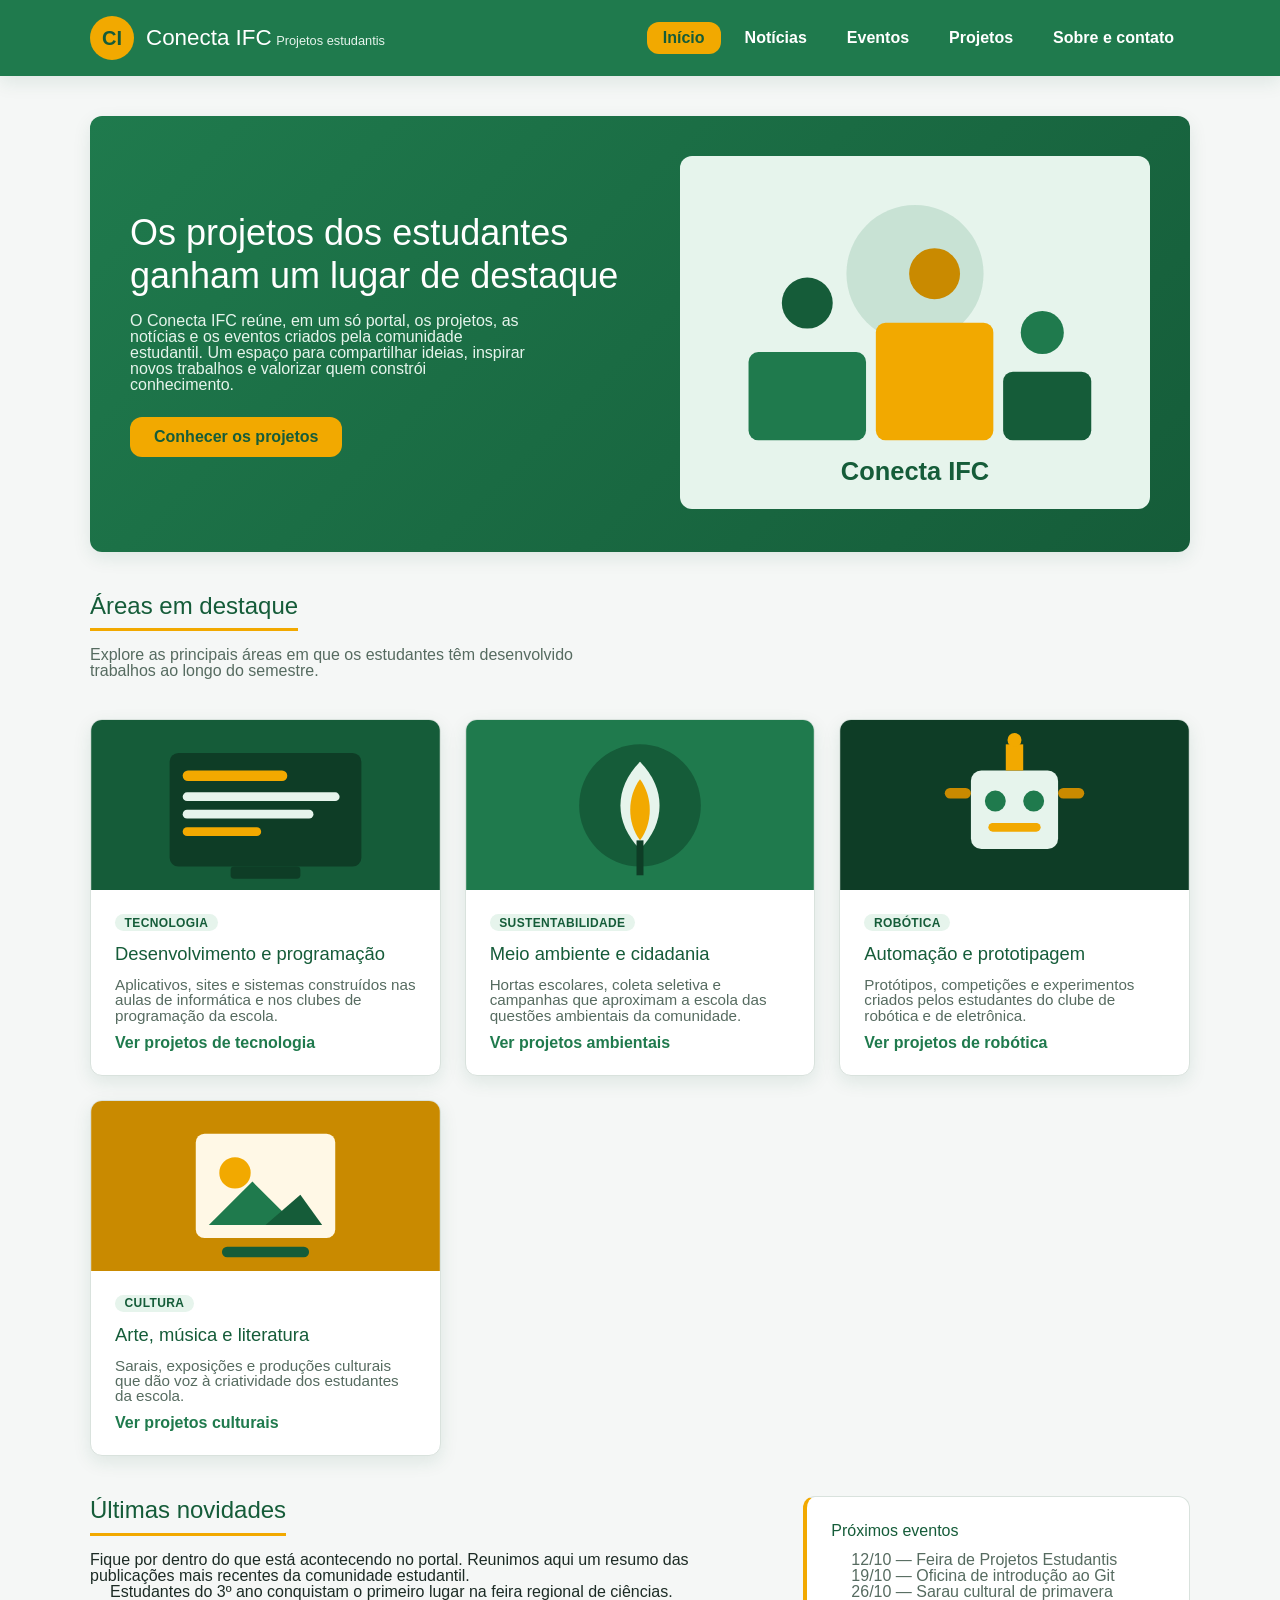
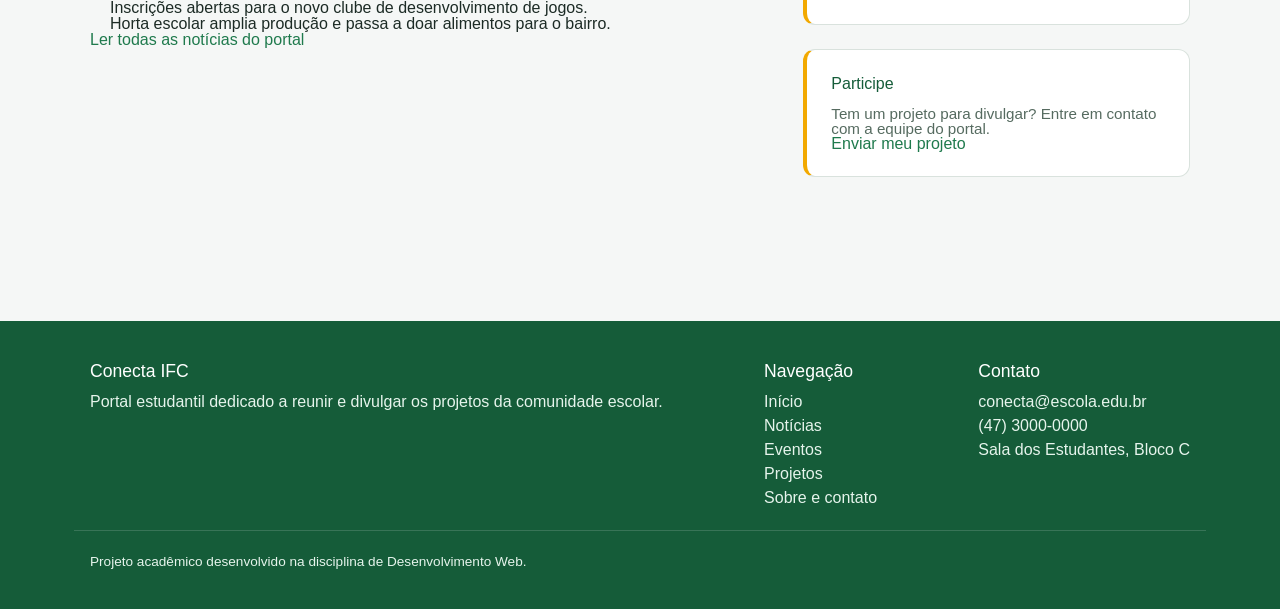
==== index.html @ 29074030 "feat(portal): criando o portal em dupla" ====
<!doctype html>
<html lang="pt-BR">
  <head>
    <meta charset="UTF-8" />
    <meta
      name="viewport"
      content="width=device-width, initial-scale=1.0"
    />
    <meta
      name="description"
      content="Conecta IFC: portal que reúne projetos, notícias e eventos desenvolvidos pelos estudantes da escola."
    />
    <title>Conecta IFC — Portal de Projetos Estudantis</title>
    <link
      rel="stylesheet"
      href="./assets/css/reset.css"
    />
    <link
      rel="stylesheet"
      href="./assets/css/global.css"
    />
  </head>

  <body>
    <header class="site-header">
      <div class="container">
        <a
          class="brand"
          href="./index.html"
          aria-label="Página inicial do Conecta IFC"
        >
          <span class="brand__logo">CI</span>
          <span>
            <span class="brand__name">Conecta IFC</span>
            <span class="brand__tagline">Projetos estudantis</span>
          </span>
        </a>

        <nav
          class="main-nav"
          aria-label="Navegação principal"
        >
          <ul>
            <li>
              <a
                href="./index.html"
                aria-current="page"
                >Início</a
              >
            </li>
            <li><a href="./noticias.html">Notícias</a></li>
            <li><a href="./eventos.html">Eventos</a></li>
            <li><a href="./projetos.html">Projetos</a></li>
            <li><a href="./contato.html">Sobre e contato</a></li>
          </ul>
        </nav>
      </div>
    </header>

    <main class="container">
      <section
        class="hero"
        aria-labelledby="hero-title"
      >
        <div class="hero__content">
          <h2 id="hero-title">
            Os projetos dos estudantes ganham um lugar de destaque
          </h2>
          <p>
            O Conecta IFC reúne, em um só portal, os projetos, as notícias e os
            eventos criados pela comunidade estudantil. Um espaço para
            compartilhar ideias, inspirar novos trabalhos e valorizar quem
            constrói conhecimento.
          </p>
          <a
            class="button"
            href="./projetos.html"
            >Conhecer os projetos</a
          >
        </div>
        <div class="hero__image">
          <img
            src="./assets/images/hero-projetos.svg"
            alt="Ilustração de estudantes reunidos desenvolvendo projetos"
          />
        </div>
      </section>

      <section aria-labelledby="destaques-title">
        <h2
          class="section-title"
          id="destaques-title"
        >
          Áreas em destaque
        </h2>
        <p class="page-intro">
          Explore as principais áreas em que os estudantes têm desenvolvido
          trabalhos ao longo do semestre.
        </p>

        <div class="card-grid">
          <article class="card">
            <img
              class="card__image"
              src="./assets/images/card-tecnologia.svg"
              alt="Ilustração de uma tela de código representando tecnologia"
            />
            <div class="card__body">
              <span class="card__tag">Tecnologia</span>
              <h3 class="card__title">Desenvolvimento e programação</h3>
              <p class="card__text">
                Aplicativos, sites e sistemas construídos nas aulas de
                informática e nos clubes de programação da escola.
              </p>
              <a
                class="card__link"
                href="./projetos.html"
                >Ver projetos de tecnologia</a
              >
            </div>
          </article>

          <article class="card">
            <img
              class="card__image"
              src="./assets/images/card-sustentabilidade.svg"
              alt="Ilustração de uma folha representando sustentabilidade"
            />
            <div class="card__body">
              <span class="card__tag">Sustentabilidade</span>
              <h3 class="card__title">Meio ambiente e cidadania</h3>
              <p class="card__text">
                Hortas escolares, coleta seletiva e campanhas que aproximam a
                escola das questões ambientais da comunidade.
              </p>
              <a
                class="card__link"
                href="./projetos.html"
                >Ver projetos ambientais</a
              >
            </div>
          </article>

          <article class="card">
            <img
              class="card__image"
              src="./assets/images/card-robotica.svg"
              alt="Ilustração de um robô representando o clube de robótica"
            />
            <div class="card__body">
              <span class="card__tag">Robótica</span>
              <h3 class="card__title">Automação e prototipagem</h3>
              <p class="card__text">
                Protótipos, competições e experimentos criados pelos estudantes
                do clube de robótica e de eletrônica.
              </p>
              <a
                class="card__link"
                href="./projetos.html"
                >Ver projetos de robótica</a
              >
            </div>
          </article>

          <article class="card">
            <img
              class="card__image"
              src="./assets/images/card-cultura.svg"
              alt="Ilustração de arte representando projetos culturais"
            />
            <div class="card__body">
              <span class="card__tag">Cultura</span>
              <h3 class="card__title">Arte, música e literatura</h3>
              <p class="card__text">
                Sarais, exposições e produções culturais que dão voz à
                criatividade dos estudantes da escola.
              </p>
              <a
                class="card__link"
                href="./projetos.html"
                >Ver projetos culturais</a
              >
            </div>
          </article>
        </div>
      </section>

      <section
        class="layout-split"
        aria-labelledby="novidades-title"
      >
        <div class="layout-split__main">
          <h2
            class="section-title"
            id="novidades-title"
          >
            Últimas novidades
          </h2>
          <p>
            Fique por dentro do que está acontecendo no portal. Reunimos aqui um
            resumo das publicações mais recentes da comunidade estudantil.
          </p>
          <ul>
            <li>
              Estudantes do 3º ano conquistam o primeiro lugar na feira regional
              de ciências.
            </li>
            <li>
              Inscrições abertas para o novo clube de desenvolvimento de jogos.
            </li>
            <li>
              Horta escolar amplia produção e passa a doar alimentos para o
              bairro.
            </li>
          </ul>
          <p>
            <a href="./noticias.html">Ler todas as notícias do portal</a>
          </p>
        </div>

        <aside
          class="layout-split__aside"
          aria-labelledby="agenda-title"
        >
          <div class="sidebar-box">
            <h3 id="agenda-title">Próximos eventos</h3>
            <ul>
              <li>12/10 — Feira de Projetos Estudantis</li>
              <li>19/10 — Oficina de introdução ao Git</li>
              <li>26/10 — Sarau cultural de primavera</li>
            </ul>
          </div>
          <div class="sidebar-box">
            <h3>Participe</h3>
            <p class="card__text">
              Tem um projeto para divulgar? Entre em contato com a equipe do
              portal.
            </p>
            <a href="./contato.html">Enviar meu projeto</a>
          </div>
        </aside>
      </section>
    </main>

    <footer class="site-footer">
      <div class="container">
        <div class="footer-col">
          <h3>Conecta IFC</h3>
          <p>
            Portal estudantil dedicado a reunir e divulgar os projetos da
            comunidade escolar.
          </p>
        </div>
        <div class="footer-col">
          <h3>Navegação</h3>
          <ul>
            <li><a href="./index.html">Início</a></li>
            <li><a href="./noticias.html">Notícias</a></li>
            <li><a href="./eventos.html">Eventos</a></li>
            <li><a href="./projetos.html">Projetos</a></li>
            <li><a href="./contato.html">Sobre e contato</a></li>
          </ul>
        </div>
        <div class="footer-col">
          <h3>Contato</h3>
          <ul>
            <li>conecta@escola.edu.br</li>
            <li>(47) 3000-0000</li>
            <li>Sala dos Estudantes, Bloco C</li>
          </ul>
        </div>
      </div>
      <div class="container footer-bottom">
        <p>
          Projeto acadêmico desenvolvido na disciplina de Desenvolvimento Web.
        </p>
      </div>
    </footer>
  </body>
</html>
---- assets/css/global.css ----
:root {
  --color-primary: #1f7a4d;
  --color-primary-dark: #155c39;
  --color-primary-light: #e6f4ec;
  --color-accent: #f2a900;
  --color-accent-dark: #c98a00;

  --color-background: #f5f7f6;
  --color-surface: #ffffff;
  --color-text: #1c2b25;
  --color-text-muted: #566b60;
  --color-border: #d9e2dd;

  --font-base: 'Segoe UI', Tahoma, Geneva, Verdana, sans-serif;
  --font-heading: 'Trebuchet MS', 'Segoe UI', sans-serif;

  --space-xs: 0.5rem;
  --space-sm: 0.75rem;
  --space-md: 1rem;
  --space-lg: 1.5rem;
  --space-xl: 2.5rem;

  --radius: 0.75rem;
  --shadow: 0 6px 18px rgba(21, 92, 57, 0.1);
  --max-width: 1100px;
  --transition: 0.2s ease-in-out;
}

html {
  font-size: 100%;
  scroll-behavior: smooth;
}

body {
  display: flex;
  flex-direction: column;
  min-height: 100vh;
  margin: 0;
  color: var(--color-text);
  background-color: var(--color-background);
  font-family: var(--font-base);
}

h1,
h2,
h3,
h4 {
  font-family: var(--font-heading);
  line-height: 1.2;
  color: var(--color-primary-dark);
}

a {
  color: var(--color-primary);
  text-decoration: none;
  transition: color var(--transition);
}

a:hover,
a:focus {
  color: var(--color-accent-dark);
  text-decoration: underline;
}

ul,
ol {
  padding-left: 1.25rem;
}

img {
  border-radius: var(--radius);
}

.sr-only {
  position: absolute;
  width: 1px;
  height: 1px;
  padding: 0;
  margin: -1px;
  overflow: hidden;
  clip: rect(0, 0, 0, 0);
  white-space: nowrap;
  border: 0;
}

.container {
  width: 100%;
  max-width: var(--max-width);
  margin-inline: auto;
  padding-inline: var(--space-md);
}

.site-header {
  background-color: var(--color-primary);
  color: #ffffff;
  box-shadow: var(--shadow);
  position: sticky;
  top: 0;
  z-index: 10;
}

.site-header .container {
  display: flex;
  flex-wrap: wrap;
  align-items: center;
  justify-content: space-between;
  gap: var(--space-md);
  padding-block: var(--space-md);
}

.brand {
  display: flex;
  align-items: center;
  gap: var(--space-sm);
}

.brand__logo {
  display: grid;
  place-items: center;
  width: 2.75rem;
  height: 2.75rem;
  background-color: var(--color-accent);
  color: var(--color-primary-dark);
  font-family: var(--font-heading);
  font-weight: 700;
  font-size: 1.25rem;
  border-radius: 50%;
}

.brand__name {
  margin: 0;
  color: #ffffff;
  font-size: 1.4rem;
}

.brand__tagline {
  margin: 0;
  font-size: 0.8rem;
  color: var(--color-primary-light);
}

.main-nav ul {
  display: flex;
  flex-wrap: wrap;
  align-items: center;
  gap: var(--space-xs);
  margin: 0;
  padding: 0;
  list-style: none;
}

.main-nav a {
  display: inline-block;
  padding: var(--space-xs) var(--space-md);
  color: #ffffff;
  border-radius: var(--radius);
  font-weight: 600;
  transition:
    background-color var(--transition),
    color var(--transition);
}

.main-nav a:hover,
.main-nav a:focus {
  background-color: var(--color-primary-dark);
  color: #ffffff;
  text-decoration: none;
}

.main-nav a[aria-current='page'] {
  background-color: var(--color-accent);
  color: var(--color-primary-dark);
}

main {
  flex: 1;
  padding-block: var(--space-xl);
}

.page-title {
  font-size: 2rem;
  margin-bottom: var(--space-xs);
}

.page-intro {
  max-width: 60ch;
  color: var(--color-text-muted);
  margin-bottom: var(--space-xl);
}

section {
  margin-bottom: var(--space-xl);
}

.section-title {
  font-size: 1.5rem;
  margin-bottom: var(--space-md);
  padding-bottom: var(--space-xs);
  border-bottom: 3px solid var(--color-accent);
  display: inline-block;
}

.hero {
  display: flex;
  flex-wrap: wrap;
  align-items: center;
  gap: var(--space-xl);
  background: linear-gradient(
    135deg,
    var(--color-primary) 0%,
    var(--color-primary-dark) 100%
  );
  color: #ffffff;
  border-radius: var(--radius);
  padding: var(--space-xl);
  box-shadow: var(--shadow);
}

.hero__content {
  flex: 1 1 320px;
}

.hero__content h2 {
  color: #ffffff;
  font-size: 2.25rem;
  margin-bottom: var(--space-md);
}

.hero__content p {
  color: var(--color-primary-light);
  margin-bottom: var(--space-lg);
  max-width: 45ch;
}

.hero__image {
  flex: 1 1 280px;
}

.button {
  display: inline-block;
  padding: var(--space-sm) var(--space-lg);
  background-color: var(--color-accent);
  color: var(--color-primary-dark);
  font-weight: 700;
  border: none;
  border-radius: var(--radius);
  cursor: pointer;
  transition:
    transform var(--transition),
    background-color var(--transition);
}

.button:hover,
.button:focus {
  background-color: var(--color-accent-dark);
  color: #ffffff;
  text-decoration: none;
  transform: translateY(-2px);
}

.button--outline {
  background-color: transparent;
  color: #ffffff;
  border: 2px solid #ffffff;
}

.button--outline:hover,
.button--outline:focus {
  background-color: #ffffff;
  color: var(--color-primary-dark);
}

.card-grid {
  display: grid;
  grid-template-columns: repeat(auto-fill, minmax(260px, 1fr));
  gap: var(--space-lg);
}

.card {
  display: flex;
  flex-direction: column;
  background-color: var(--color-surface);
  border: 1px solid var(--color-border);
  border-radius: var(--radius);
  overflow: hidden;
  box-shadow: var(--shadow);
  transition:
    transform var(--transition),
    box-shadow var(--transition);
}

.card:hover,
.card:focus-within {
  transform: translateY(-4px);
  box-shadow: 0 12px 28px rgba(21, 92, 57, 0.18);
}

.card__image {
  width: 100%;
  height: 170px;
  object-fit: cover;
  border-radius: 0;
}

.card__body {
  display: flex;
  flex-direction: column;
  flex: 1;
  gap: var(--space-sm);
  padding: var(--space-lg);
}

.card__tag {
  align-self: flex-start;
  padding: 0.15rem 0.6rem;
  background-color: var(--color-primary-light);
  color: var(--color-primary-dark);
  font-size: 0.75rem;
  font-weight: 700;
  text-transform: uppercase;
  letter-spacing: 0.03em;
  border-radius: 999px;
}

.card__title {
  font-size: 1.15rem;
}

.card__text {
  color: var(--color-text-muted);
  font-size: 0.95rem;
}

.card__link {
  margin-top: auto;
  font-weight: 700;
}

.layout-split {
  display: flex;
  flex-wrap: wrap;
  gap: var(--space-xl);
}

.layout-split__main {
  flex: 2 1 420px;
}

.layout-split__aside {
  flex: 1 1 260px;
}

.sidebar-box {
  background-color: var(--color-surface);
  border: 1px solid var(--color-border);
  border-left: 4px solid var(--color-accent);
  border-radius: var(--radius);
  padding: var(--space-lg);
  margin-bottom: var(--space-lg);
}

.sidebar-box h3 {
  margin-bottom: var(--space-sm);
}

.sidebar-box ul {
  color: var(--color-text-muted);
}

.event-list {
  list-style: none;
  padding: 0;
  margin: 0;
  display: flex;
  flex-direction: column;
  gap: var(--space-lg);
}

.event-item {
  display: flex;
  flex-wrap: wrap;
  align-items: center;
  gap: var(--space-lg);
  background-color: var(--color-surface);
  border: 1px solid var(--color-border);
  border-radius: var(--radius);
  padding: var(--space-lg);
  box-shadow: var(--shadow);
}

.event-item__date {
  flex: 0 0 auto;
  display: grid;
  place-items: center;
  width: 5rem;
  height: 5rem;
  background-color: var(--color-primary);
  color: #ffffff;
  border-radius: var(--radius);
  text-align: center;
  line-height: 1.1;
}

.event-item__date .day {
  font-size: 1.6rem;
  font-weight: 700;
}

.event-item__date .month {
  font-size: 0.75rem;
  text-transform: uppercase;
}

.event-item__info {
  flex: 1 1 240px;
}

.event-item__info h3 {
  margin-bottom: 0.25rem;
}

.event-item__meta {
  color: var(--color-text-muted);
  font-size: 0.9rem;
}

.featured {
  display: flex;
  flex-wrap: wrap;
  gap: var(--space-xl);
  background-color: var(--color-surface);
  border: 1px solid var(--color-border);
  border-radius: var(--radius);
  overflow: hidden;
  box-shadow: var(--shadow);
}

.featured__image {
  flex: 1 1 320px;
}

.featured__image img {
  width: 100%;
  height: 100%;
  min-height: 240px;
  object-fit: cover;
  border-radius: 0;
}

.featured__body {
  flex: 1 1 320px;
  padding: var(--space-xl);
}

.featured__body h3 {
  font-size: 1.6rem;
  margin-bottom: var(--space-sm);
}

.contact-form {
  display: flex;
  flex-direction: column;
  gap: var(--space-md);
  background-color: var(--color-surface);
  border: 1px solid var(--color-border);
  border-radius: var(--radius);
  padding: var(--space-xl);
  box-shadow: var(--shadow);
}

.form-field {
  display: flex;
  flex-direction: column;
  gap: 0.35rem;
}

.form-field label {
  font-weight: 600;
}

.form-field input,
.form-field select,
.form-field textarea {
  padding: var(--space-sm);
  border: 1px solid var(--color-border);
  border-radius: var(--radius);
  background-color: var(--color-background);
  transition:
    border-color var(--transition),
    box-shadow var(--transition);
}

.form-field input:focus,
.form-field select:focus,
.form-field textarea:focus {
  outline: none;
  border-color: var(--color-primary);
  box-shadow: 0 0 0 3px var(--color-primary-light);
}

.form-field textarea {
  resize: vertical;
  min-height: 130px;
}

.form-hint {
  font-size: 0.85rem;
  color: var(--color-text-muted);
}

.info-list {
  list-style: none;
  padding: 0;
  margin: 0;
  display: flex;
  flex-direction: column;
  gap: var(--space-md);
}

.info-list li {
  display: flex;
  gap: var(--space-sm);
  align-items: flex-start;
}

.info-list strong {
  display: block;
  color: var(--color-primary-dark);
}

.site-footer {
  background-color: var(--color-primary-dark);
  color: var(--color-primary-light);
  padding-block: var(--space-xl);
  margin-top: var(--space-xl);
}

.site-footer .container {
  display: flex;
  flex-wrap: wrap;
  justify-content: space-between;
  gap: var(--space-xl);
}

.site-footer h3 {
  color: #ffffff;
  margin-bottom: var(--space-sm);
  font-size: 1.1rem;
}

.site-footer a {
  color: var(--color-primary-light);
}

.site-footer a:hover,
.site-footer a:focus {
  color: var(--color-accent);
}

.footer-col ul {
  list-style: none;
  padding: 0;
  margin: 0;
  display: flex;
  flex-direction: column;
  gap: var(--space-xs);
}

.footer-bottom {
  text-align: center;
  padding-top: var(--space-lg);
  margin-top: var(--space-lg);
  border-top: 1px solid rgba(255, 255, 255, 0.15);
  font-size: 0.85rem;
}

@media (max-width: 768px) {
  .hero {
    padding: var(--space-lg);
  }

  .hero__content h2 {
    font-size: 1.85rem;
  }

  .page-title {
    font-size: 1.6rem;
  }

  main {
    padding-block: var(--space-lg);
  }
}

@media (max-width: 560px) {
  .site-header .container {
    flex-direction: column;
    align-items: flex-start;
  }

  .main-nav ul {
    width: 100%;
  }

  .main-nav a {
    display: block;
    width: 100%;
  }

  .event-item {
    flex-direction: column;
    align-items: flex-start;
    text-align: left;
  }

  .site-footer .container {
    flex-direction: column;
    gap: var(--space-lg);
  }
}
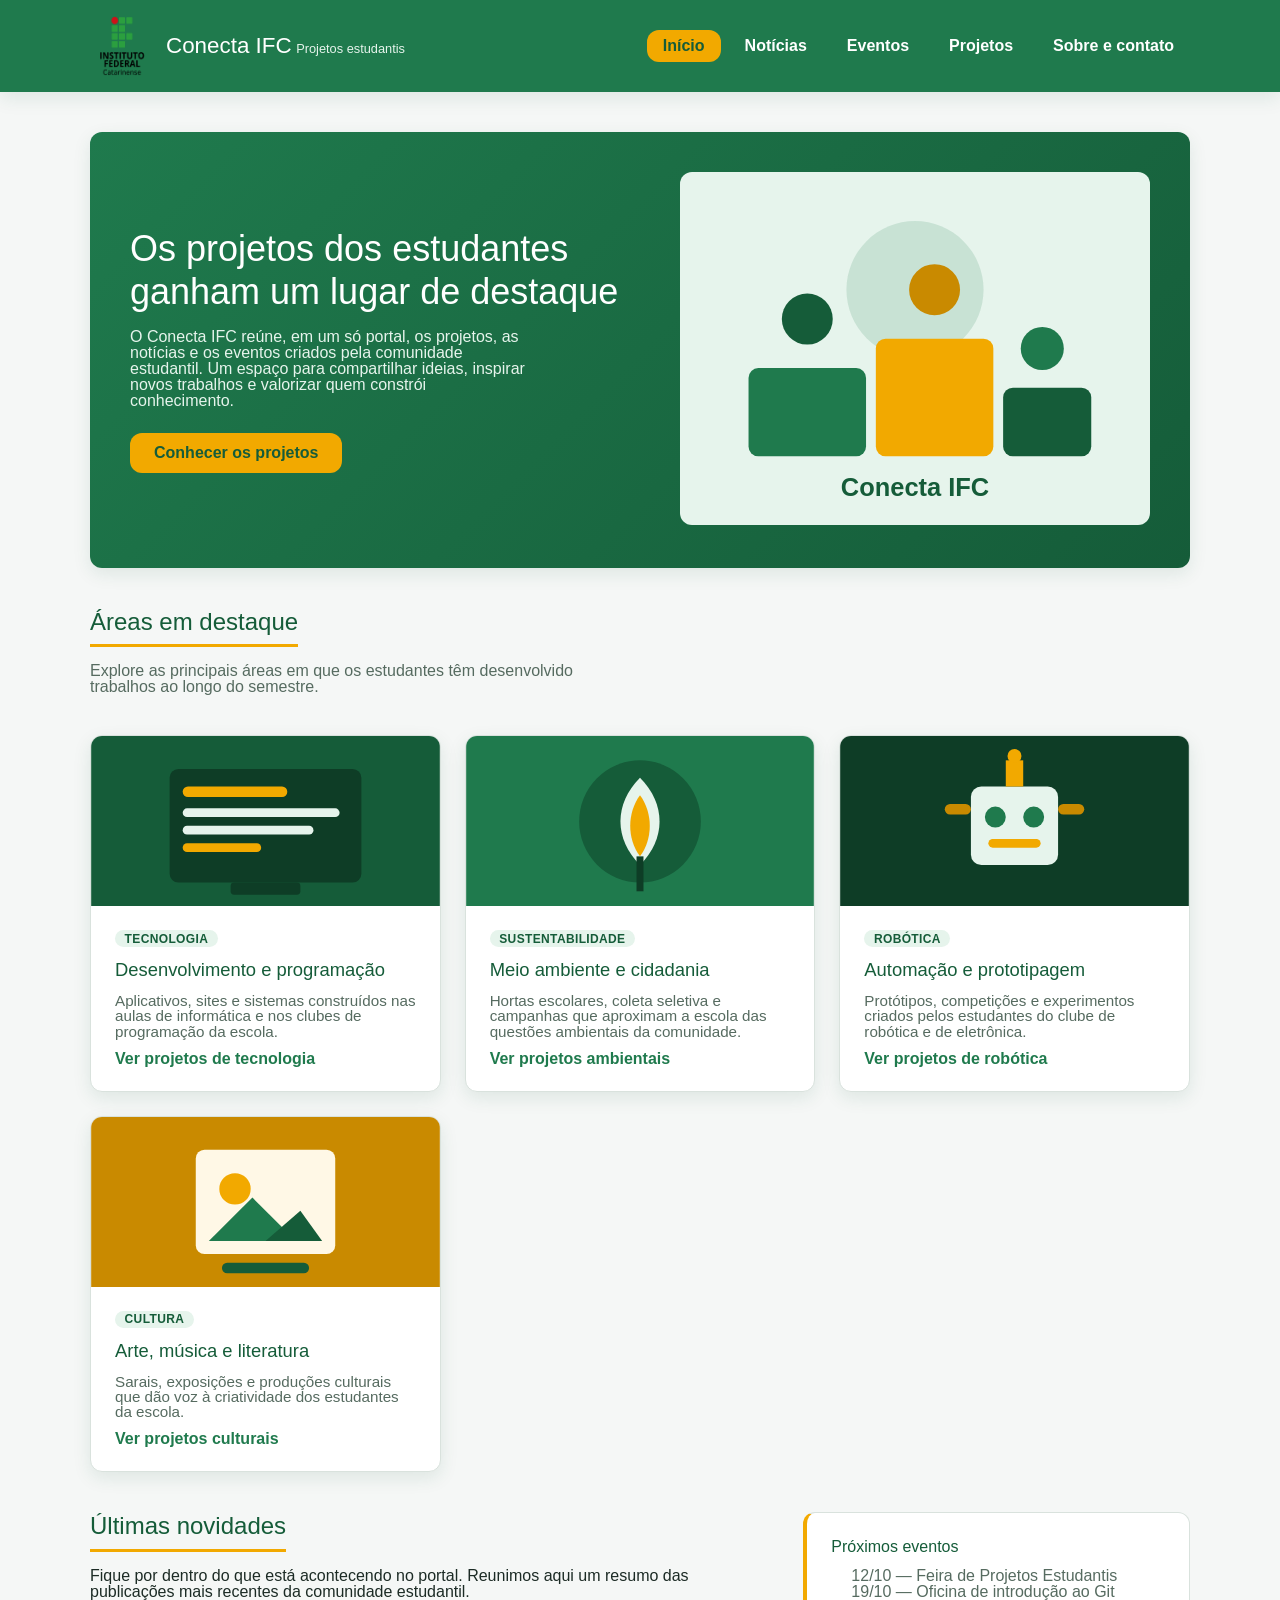
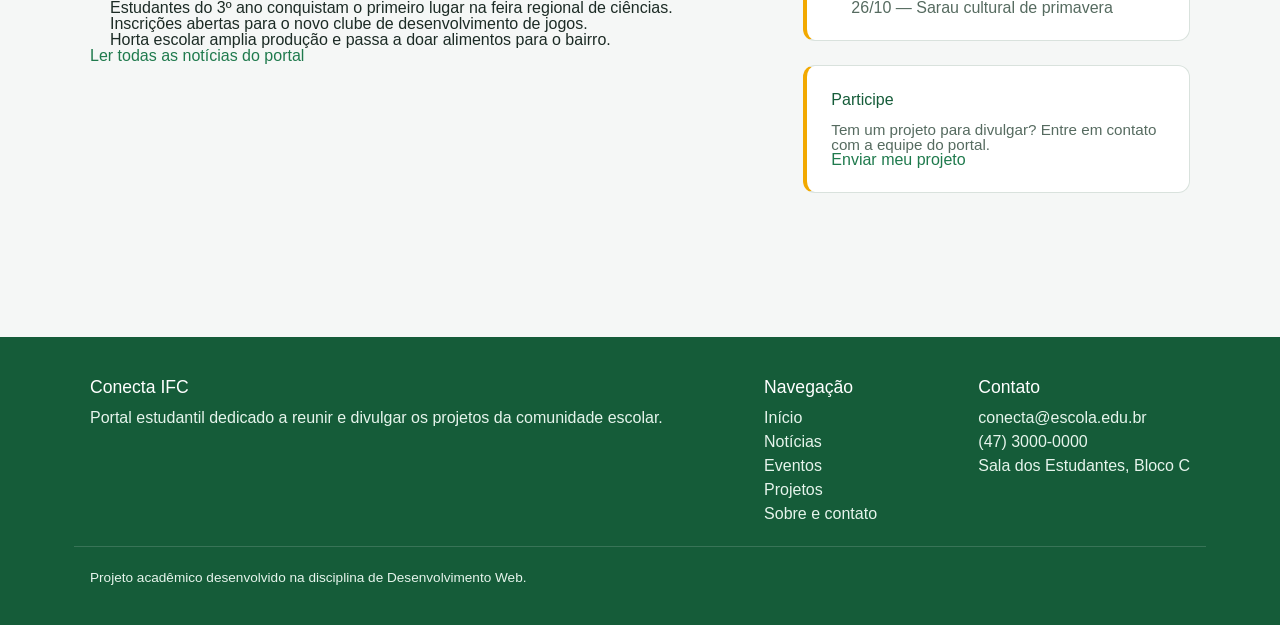
==== commit 3c985dd2: "docs(index): atualiza logotipo no html" ====
--- a/index.html
+++ b/index.html
@@ -29,7 +29,11 @@
           href="./index.html"
           aria-label="Página inicial do Conecta IFC"
         >
-          <span class="brand__logo">CI</span>
+          <img
+            class="brand__logo"
+            src="/assets/images/ifc-sc.png"
+            alt=""
+          />
           <span>
             <span class="brand__name">Conecta IFC</span>
             <span class="brand__tagline">Projetos estudantis</span>
--- a/assets/css/global.css
+++ b/assets/css/global.css
@@ -117,23 +117,22 @@
 .brand__logo {
   display: grid;
   place-items: center;
-  width: 2.75rem;
-  height: 2.75rem;
-  background-color: var(--color-accent);
-  color: var(--color-primary-dark);
+  width: 4rem;
+  height: 3em;
   font-family: var(--font-heading);
   font-weight: 700;
   font-size: 1.25rem;
-  border-radius: 50%;
 }
 
 .brand__name {
+  font-family: sans-serif;
   margin: 0;
   color: #ffffff;
   font-size: 1.4rem;
 }
 
 .brand__tagline {
+  font-family: sans-serif;
   margin: 0;
   font-size: 0.8rem;
   color: var(--color-primary-light);
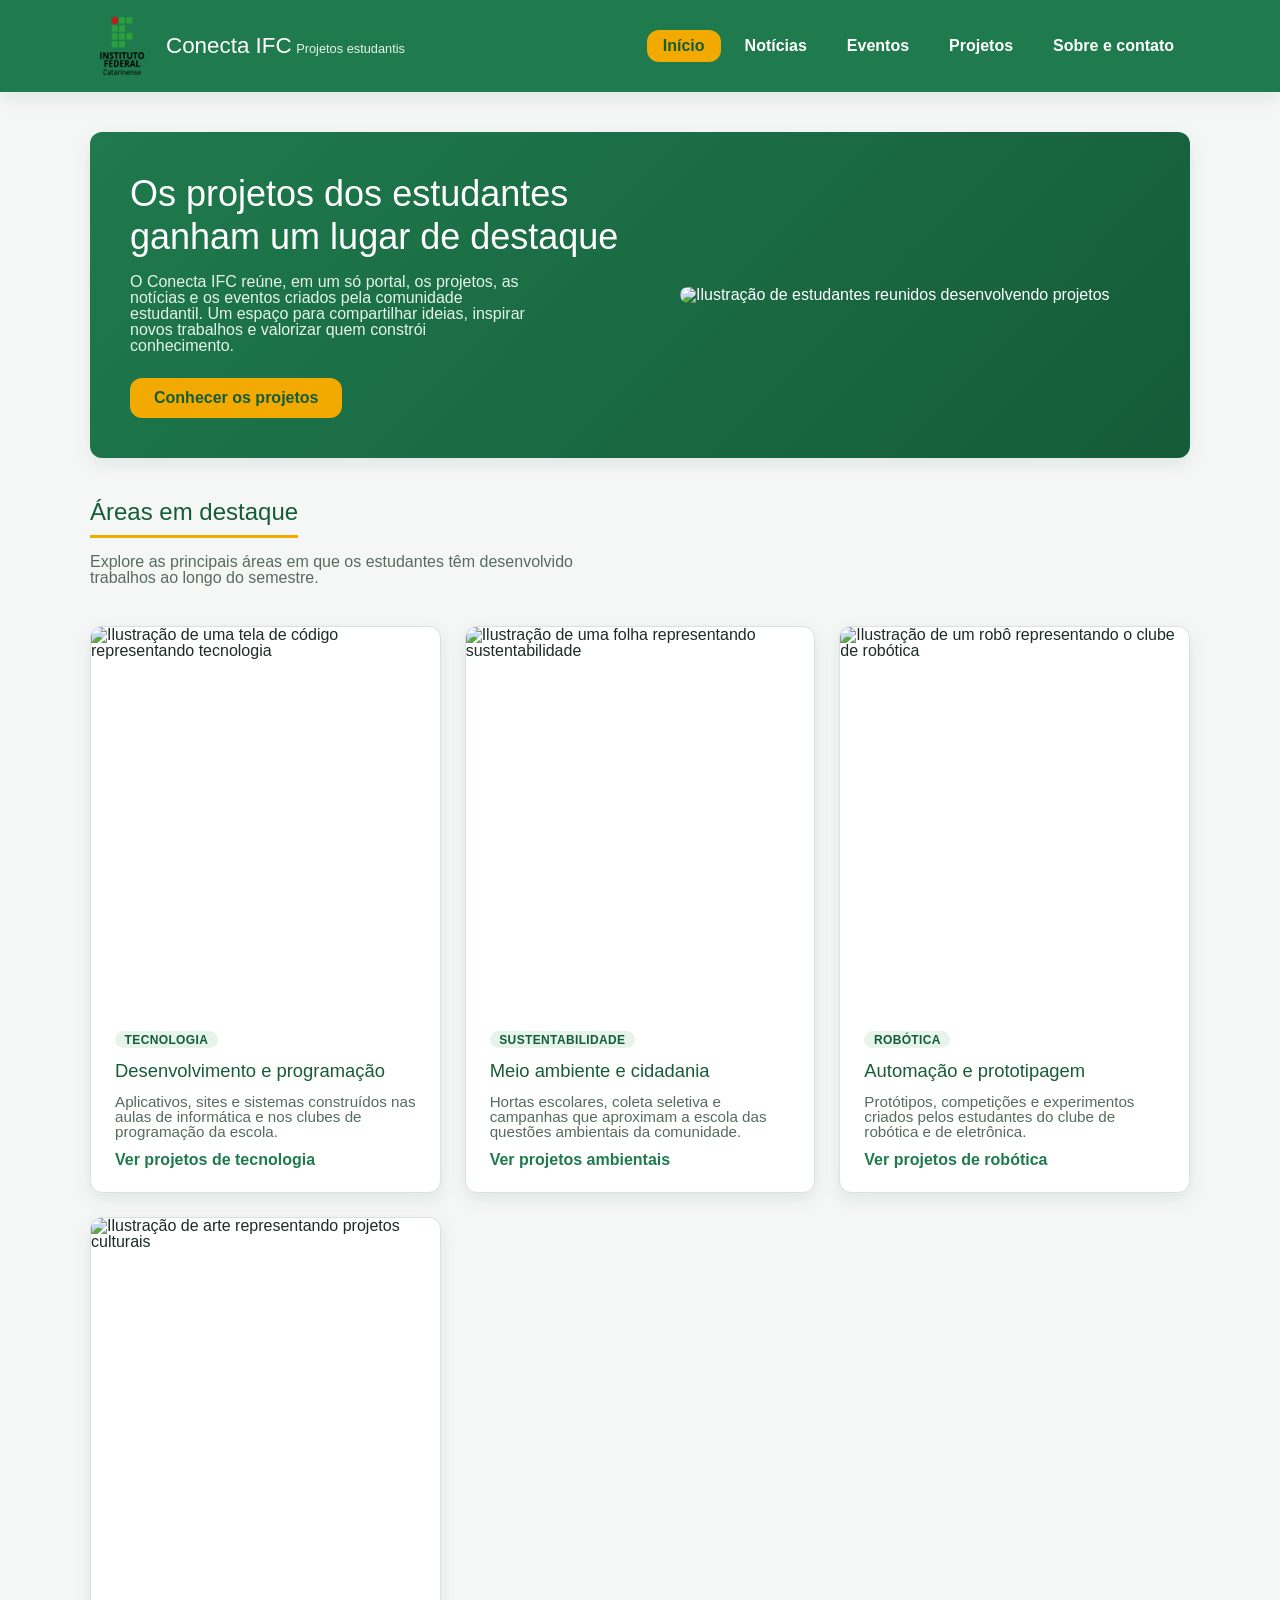
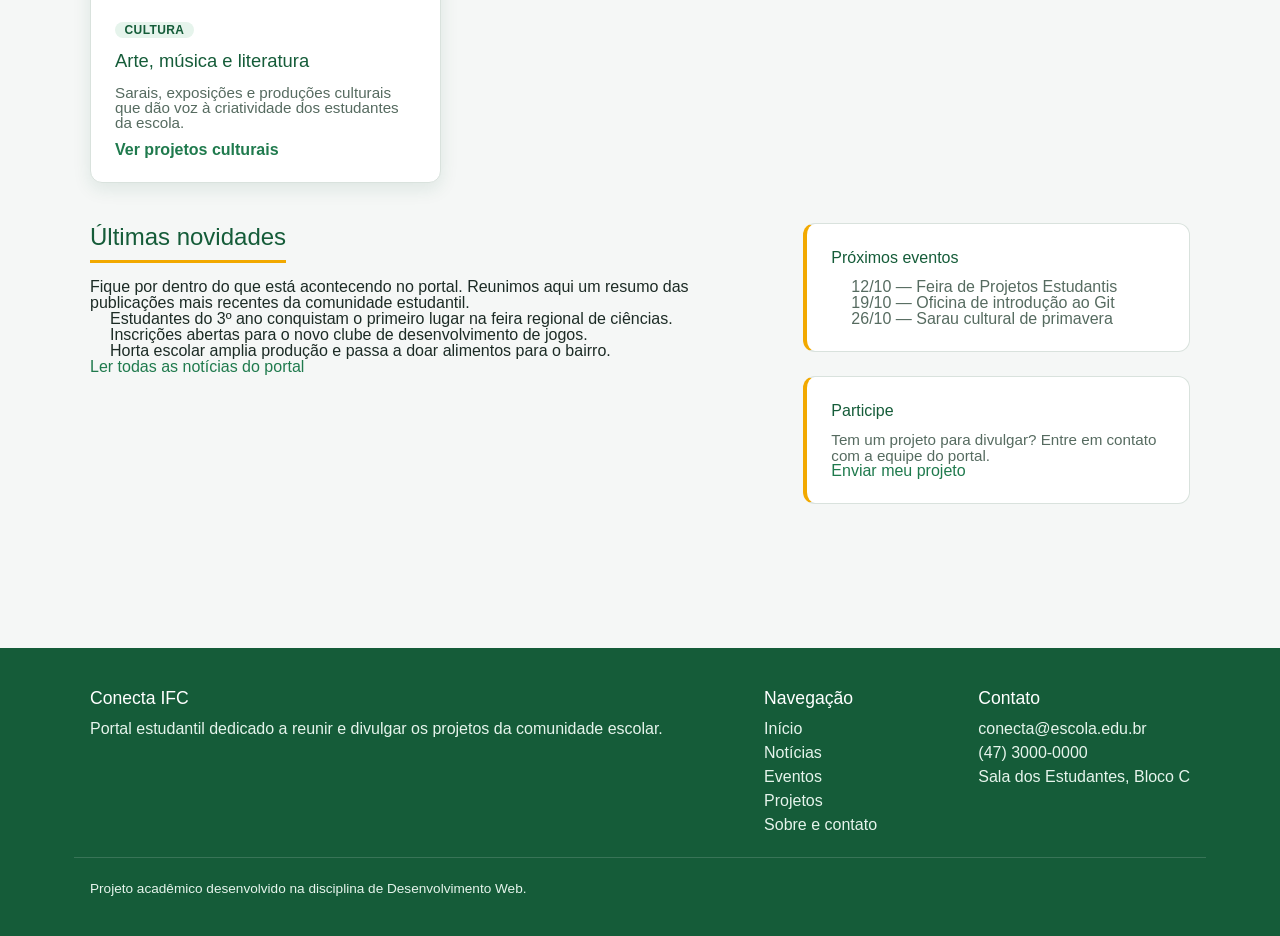
==== commit 622906a0: "docs(index): atualiza imagem card html" ====
--- a/index.html
+++ b/index.html
@@ -84,7 +84,7 @@
         </div>
         <div class="hero__image">
           <img
-            src="./assets/images/hero-projetos.svg"
+            src="./assets/images/estudante.png"
             alt="Ilustração de estudantes reunidos desenvolvendo projetos"
           />
         </div>
@@ -106,7 +106,7 @@
           <article class="card">
             <img
               class="card__image"
-              src="./assets/images/card-tecnologia.svg"
+              src="./assets/images/dev.webp"
               alt="Ilustração de uma tela de código representando tecnologia"
             />
             <div class="card__body">
@@ -127,7 +127,7 @@
           <article class="card">
             <img
               class="card__image"
-              src="./assets/images/card-sustentabilidade.svg"
+              src="./assets/images/folha.webp"
               alt="Ilustração de uma folha representando sustentabilidade"
             />
             <div class="card__body">
@@ -148,7 +148,7 @@
           <article class="card">
             <img
               class="card__image"
-              src="./assets/images/card-robotica.svg"
+              src="./assets/images/robo.jpg"
               alt="Ilustração de um robô representando o clube de robótica"
             />
             <div class="card__body">
@@ -169,7 +169,7 @@
           <article class="card">
             <img
               class="card__image"
-              src="./assets/images/card-cultura.svg"
+              src="./assets/images/cultura.jpg"
               alt="Ilustração de arte representando projetos culturais"
             />
             <div class="card__body">
--- a/assets/css/global.css
+++ b/assets/css/global.css
@@ -296,7 +296,8 @@
 
 .card__image {
   width: 100%;
-  height: 170px;
+  height: 380px;
+  width: 39git0px;
   object-fit: cover;
   border-radius: 0;
 }
